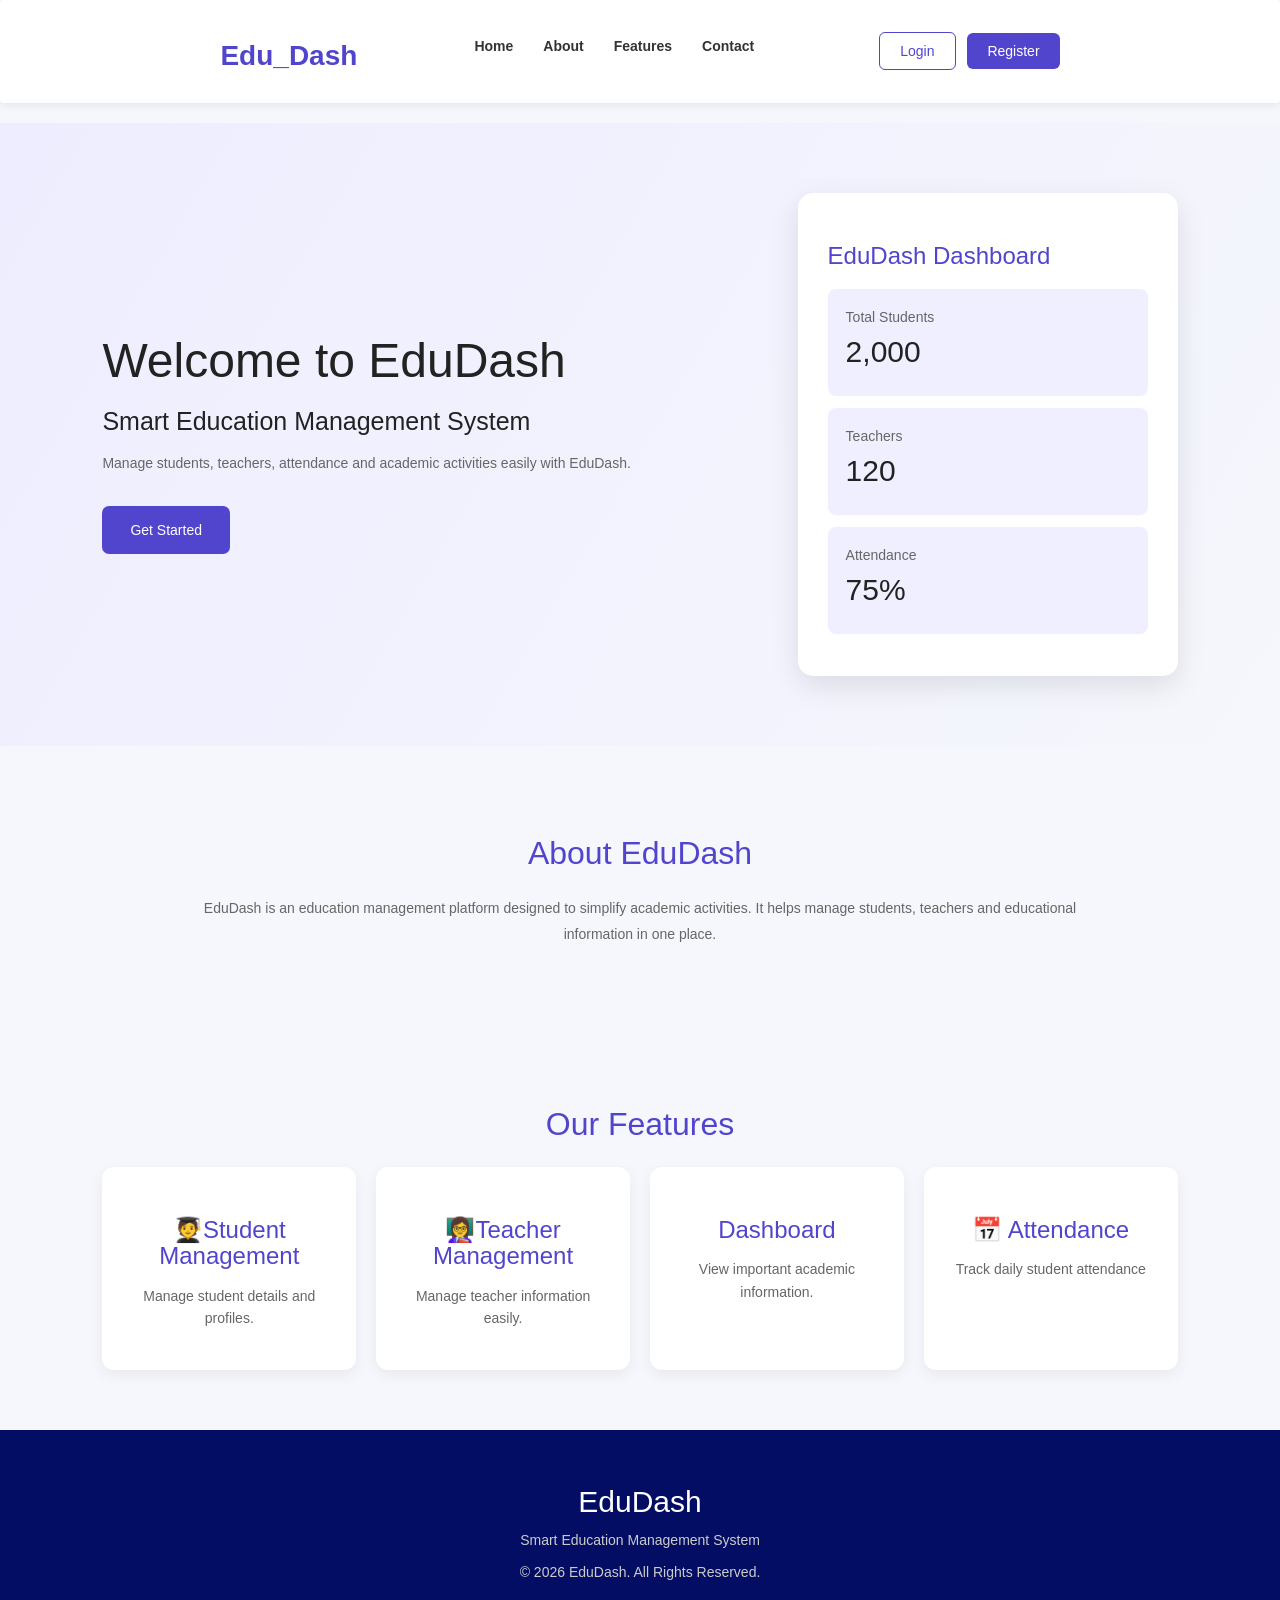
==== index.html @ 7680ad9a "first commit" ====
<!DOCTYPE html>
<html lang="en">
<head>
    <meta charset="UTF-8">
    <meta name="viewport" content="width=device-width, initial-scale=1.0">
<link rel="stylesheet" href="https://maxcdn.bootstrapcdn.com/bootstrap/3.4.1/css/bootstrap.min.css">
    <title>EduDash - Education Management</title>

    <link rel="stylesheet" href="index.css">
</head>
<body>
    <header>
        <nav class="navbar">

            <h2 class="logo" style="font-weight: bold;">Edu_Dash</h2>

            <ul class="nav-links" id="nav-links">
                <li><a href="#home">Home</a></li>
                <li><a href="#about">About</a></li>
                <li><a href="#features">Features</a></li>
                <li><a href="#contact">Contact</a></li>
            </ul>

            <div class="nav-buttons">
                <a href="login.html" class="login-btn">Login</a>
                <a href="register.html" class="register-btn">
                    Register
                </a>
              
            </div>

            <button class="menu-btn" onclick="toggleMenu()">
                ☰
            </button>

        </nav>
    </header>
    <section class="hero" id="home">

        <div class="hero-content">

            <h1>
                Welcome to EduDash
            </h1>

            <h2>Smart Education Management System</h2>

            <p>
                Manage students, teachers, attendance and
                academic activities easily with EduDash.
            </p>

            <a href="register.html" class="get-started">
                Get Started
            </a>

        </div>

        <div class="hero-image">
            <div class="dashboard-card">
                <h3>EduDash Dashboard</h3>
                <div class="stat-box">
                    <span>Total Students</span>
                    <h2>2,000</h2>
                </div>
                <div class="stat-box">
                    <span>Teachers</span>
                    <h2>120</h2>
                </div>
                <div class="stat-box">
                    <span>Attendance</span>
                    <h2>75%</h2>
                </div>
            </div>
        </div>

    </section>
    <section class="about" id="about">

        <h2>About EduDash</h2>

        <p>
            EduDash is an education management platform
            designed to simplify academic activities.
            It helps manage students, teachers and
            educational information in one place.
        </p>

    </section>
    <section class="features" id="features">

        <h2>Our Features</h2>

        <div class="feature-container">

            <div class="feature-card">
                <h3>🧑‍🎓Student Management</h3>
                <p>Manage student details and profiles.</p>
            </div>

            <div class="feature-card">
                <h3>👩‍🏫Teacher Management</h3>
                <p>Manage teacher information easily.</p>
            </div>

            <div class="feature-card">
                <h3> Dashboard</h3>
                <p>View important academic information.</p>
            </div>

            <div class="feature-card">
                <h3>📅 Attendance</h3>
                <p>Track daily student attendance</p>
            </div>

        </div>
    </section>
    <footer id="contact">

        <h2>EduDash</h2>

        <p>Smart Education Management System</p>

        <p>© 2026 EduDash. All Rights Reserved.</p>

    </footer>

    <script >
        function toggleMenu() {

    let navLinks = document.getElementById("nav-links");

    navLinks.classList.toggle("show");

}
    </script>

</body>
</html>
---- index.css ----
* {
    margin: 0;
    padding: 0;
    box-sizing: border-box;
    font-family: Arial, sans-serif;
}

body {
    background: #f5f7fc;
    color: #222;
}

/* Navbar */
.navbar {
    display: flex;
    justify-content: space-between;
    align-items: center;
    padding: 20px 8%;
    background: white;
    box-shadow: 0 2px 10px rgba(0,0,0,0.08);
}


.logo {
    color: #5145cd;
    font-size: 28px;
}

.nav-links {
    display: flex;
    list-style: none;
    gap: 30px;
}

.nav-links a {
    text-decoration: none;
    color: #333;
    font-weight: bold;
}

.nav-links a:hover {
    color: #5145cd;
}

.nav-buttons a {
    text-decoration: none;
    padding: 10px 20px;
    border-radius: 6px;
    margin-left: 8px;
}

.login-btn {
    color: #5145cd;
    border: 1px solid #5145cd;
}

.register-btn {
    background: #5145cd;
    color: white;
}

.menu-btn {
    display: none;
    font-size: 25px;
    background: none;
    border: none;
    cursor: pointer;
}

/* Hero */
.hero {
    min-height: 550px;
    padding: 70px 8%;
    display: flex;
    align-items: center;
    justify-content: space-between;
    gap: 40px;
    background: linear-gradient(120deg, #eeedff, #f5f7fc);
}

.hero-content {
    max-width: 550px;
}

.hero-content h1 {
    font-size: 48px;
    margin-bottom: 20px;
}

.hero-content h1 span {
    color: #5145cd;
}

.hero-content h2 {
    font-size: 25px;
    margin-bottom: 15px;
}

.hero-content p {
    color: #666;
    line-height: 1.8;
    margin-bottom: 30px;
}

.get-started {
    display: inline-block;
    padding: 14px 28px;
    background: #5145cd;
    color: white;
    text-decoration: none;
    border-radius: 7px;
}

/* Dashboard Preview */
.hero-image {
    width: 380px;
}

.dashboard-card {
    background: white;
    padding: 30px;
    border-radius: 15px;
    box-shadow: 0 10px 30px rgba(0,0,0,0.1);
}

.dashboard-card h3 {
    margin-bottom: 20px;
    color: #5145cd;
}

.stat-box {
    padding: 18px;
    margin-bottom: 12px;
    background: #f0efff;
    border-radius: 8px;
}

.stat-box span {
    color: #666;
}

.stat-box h2 {
    margin-top: 8px;
}

/* About */
.about {
    text-align: center;
    padding: 70px 15%;
}

.about h2,
.features h2 {
    font-size: 32px;
    margin-bottom: 25px;
    color: #5145cd;
}

.about p {
    line-height: 1.8;
    color: #666;
}

/* Features */
.features {
    padding: 60px 8%;
    text-align: center;
}

.feature-container {
    display: grid;
    grid-template-columns: repeat(4, 1fr);
    gap: 20px;
}

.feature-card {
    background: white;
    padding: 30px 20px;
    border-radius: 12px;
    box-shadow: 0 5px 15px rgba(0,0,0,0.06);
}

.feature-card h3 {
    margin-bottom: 15px;
    color: #5145cd;
}

.feature-card p {
    color: #666;
    line-height: 1.6;
}


footer {
    background: #030d63;
    color: white;
    text-align: center;
    padding: 35px;
}

footer p {
    margin-top: 12px;
    color: #ccc;
}

@media (max-width: 768px) {

    .navbar {
        flex-wrap: wrap;
    }

    .nav-links {
        display: none;
        flex-direction: column;
        width: 100%;
        padding: 20px 0;
    }

    .nav-links.show {
        display: flex;
    }

    .nav-buttons {
        display: none;
    }

    .menu-btn {
        display: block;
    }

    .hero {
        flex-direction: column;
        text-align: center;
    }

    .hero-content h1 {
        font-size: 35px;
    }

    .hero-image {
        width: 100%;
    }

    .feature-container {
        grid-template-columns: 1fr;
    }

    .about {
        padding: 50px 8%;
    }
}
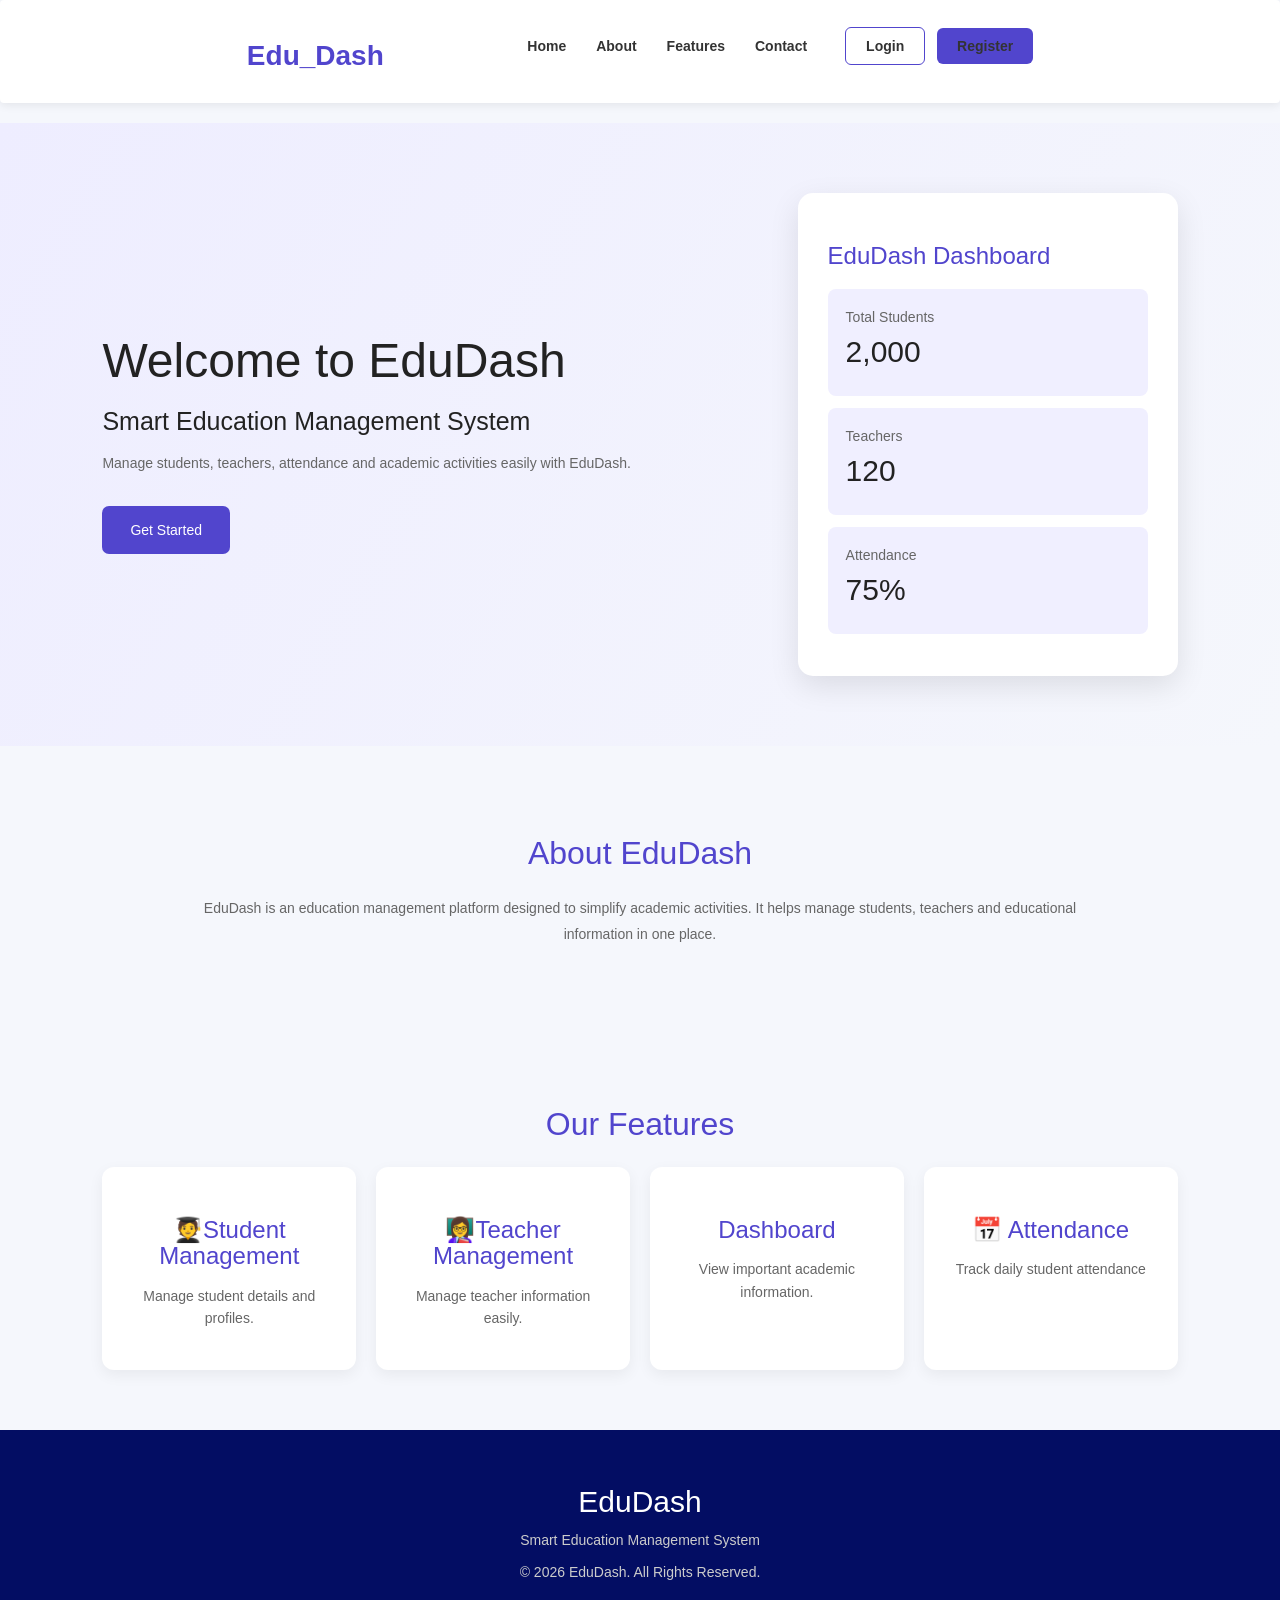
==== commit 87793255: "Update index.html" ====
--- a/index.html
+++ b/index.html
@@ -20,14 +20,14 @@
                 <li><a href="#about">About</a></li>
                 <li><a href="#features">Features</a></li>
                 <li><a href="#contact">Contact</a></li>
-            </ul>
+           
 
             <div class="nav-buttons">
                 <a href="login.html" class="login-btn">Login</a>
                 <a href="register.html" class="register-btn">
                     Register
                 </a>
-              
+            </ul>
             </div>
 
             <button class="menu-btn" onclick="toggleMenu()">
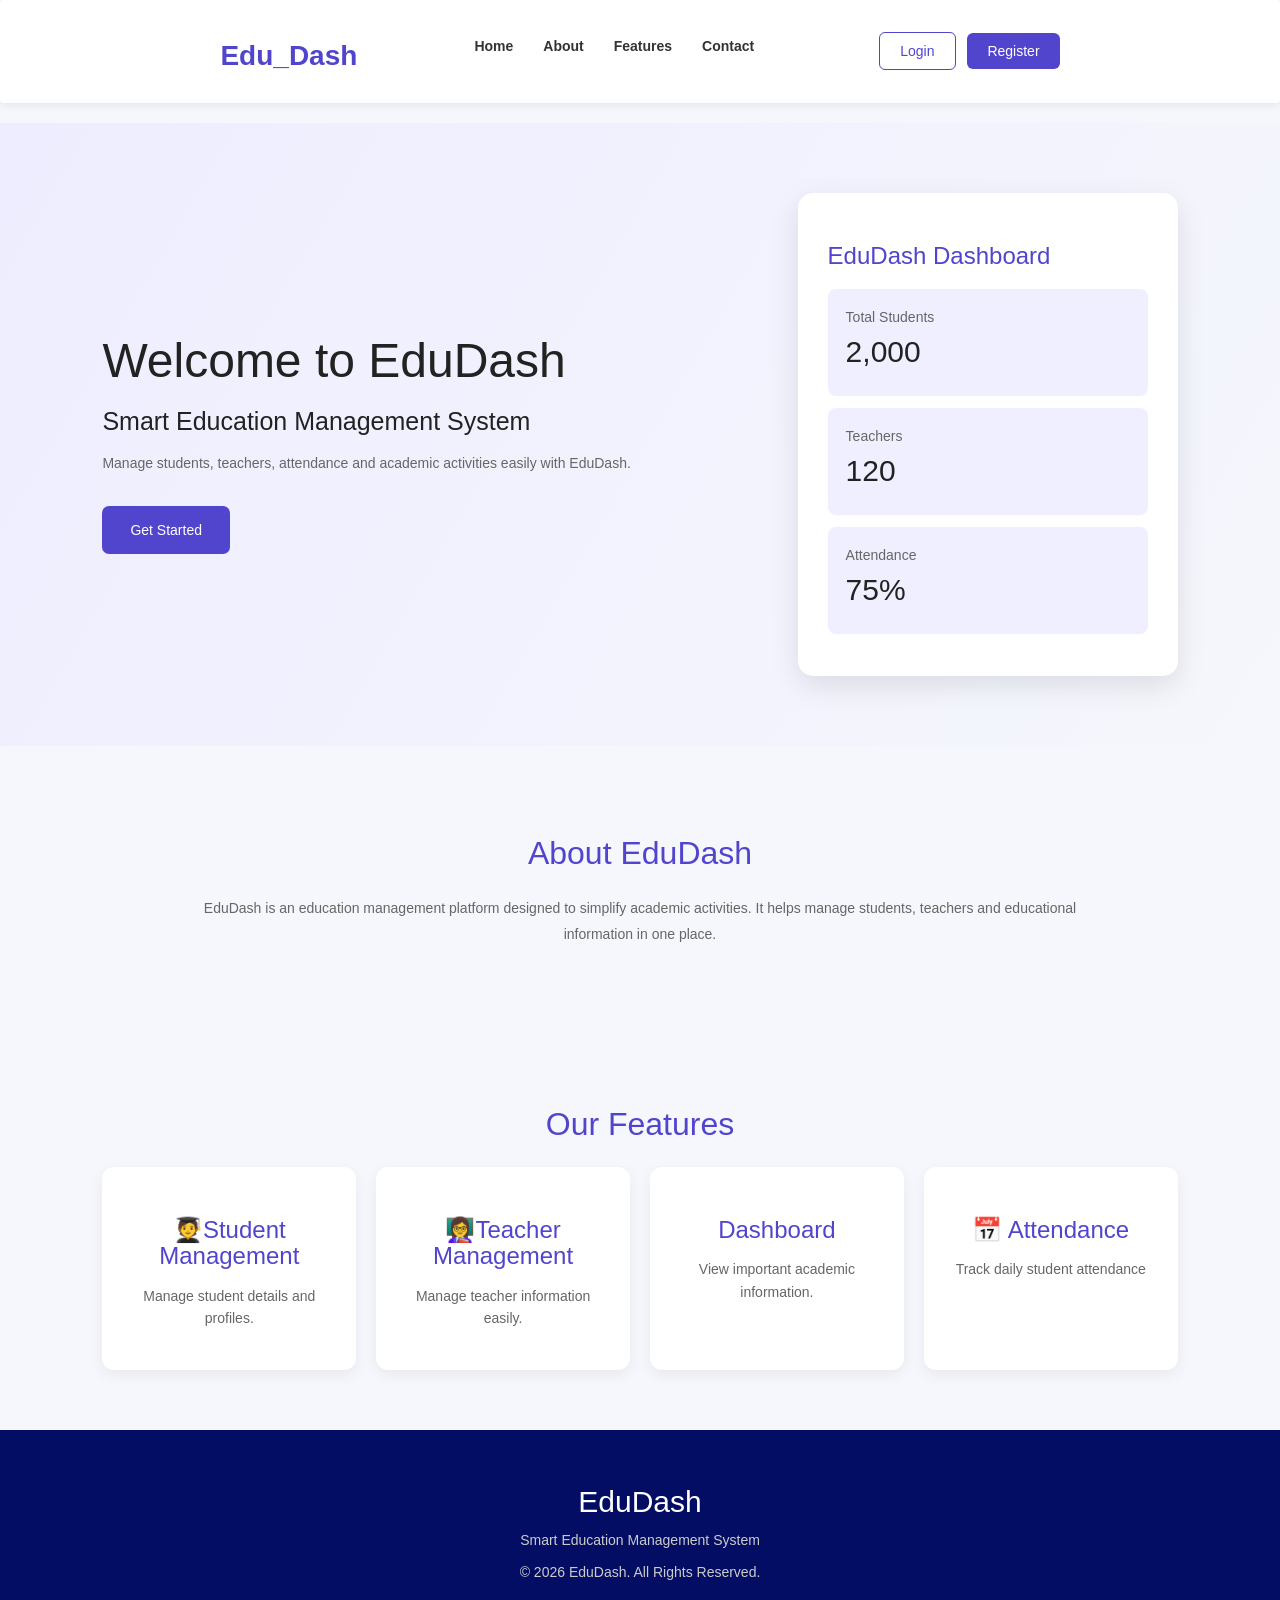
==== commit b59a79d5: "Fix HTML structure by repositioning </ul> tag Moved closing </ul> tag to correct position before nav" ====
--- a/index.html
+++ b/index.html
@@ -21,13 +21,11 @@
                 <li><a href="#features">Features</a></li>
                 <li><a href="#contact">Contact</a></li>
            
-
-            <div class="nav-buttons">
+            </ul>            <div class="nav-buttons">
                 <a href="login.html" class="login-btn">Login</a>
                 <a href="register.html" class="register-btn">
                     Register
                 </a>
-            </ul>
             </div>
 
             <button class="menu-btn" onclick="toggleMenu()">
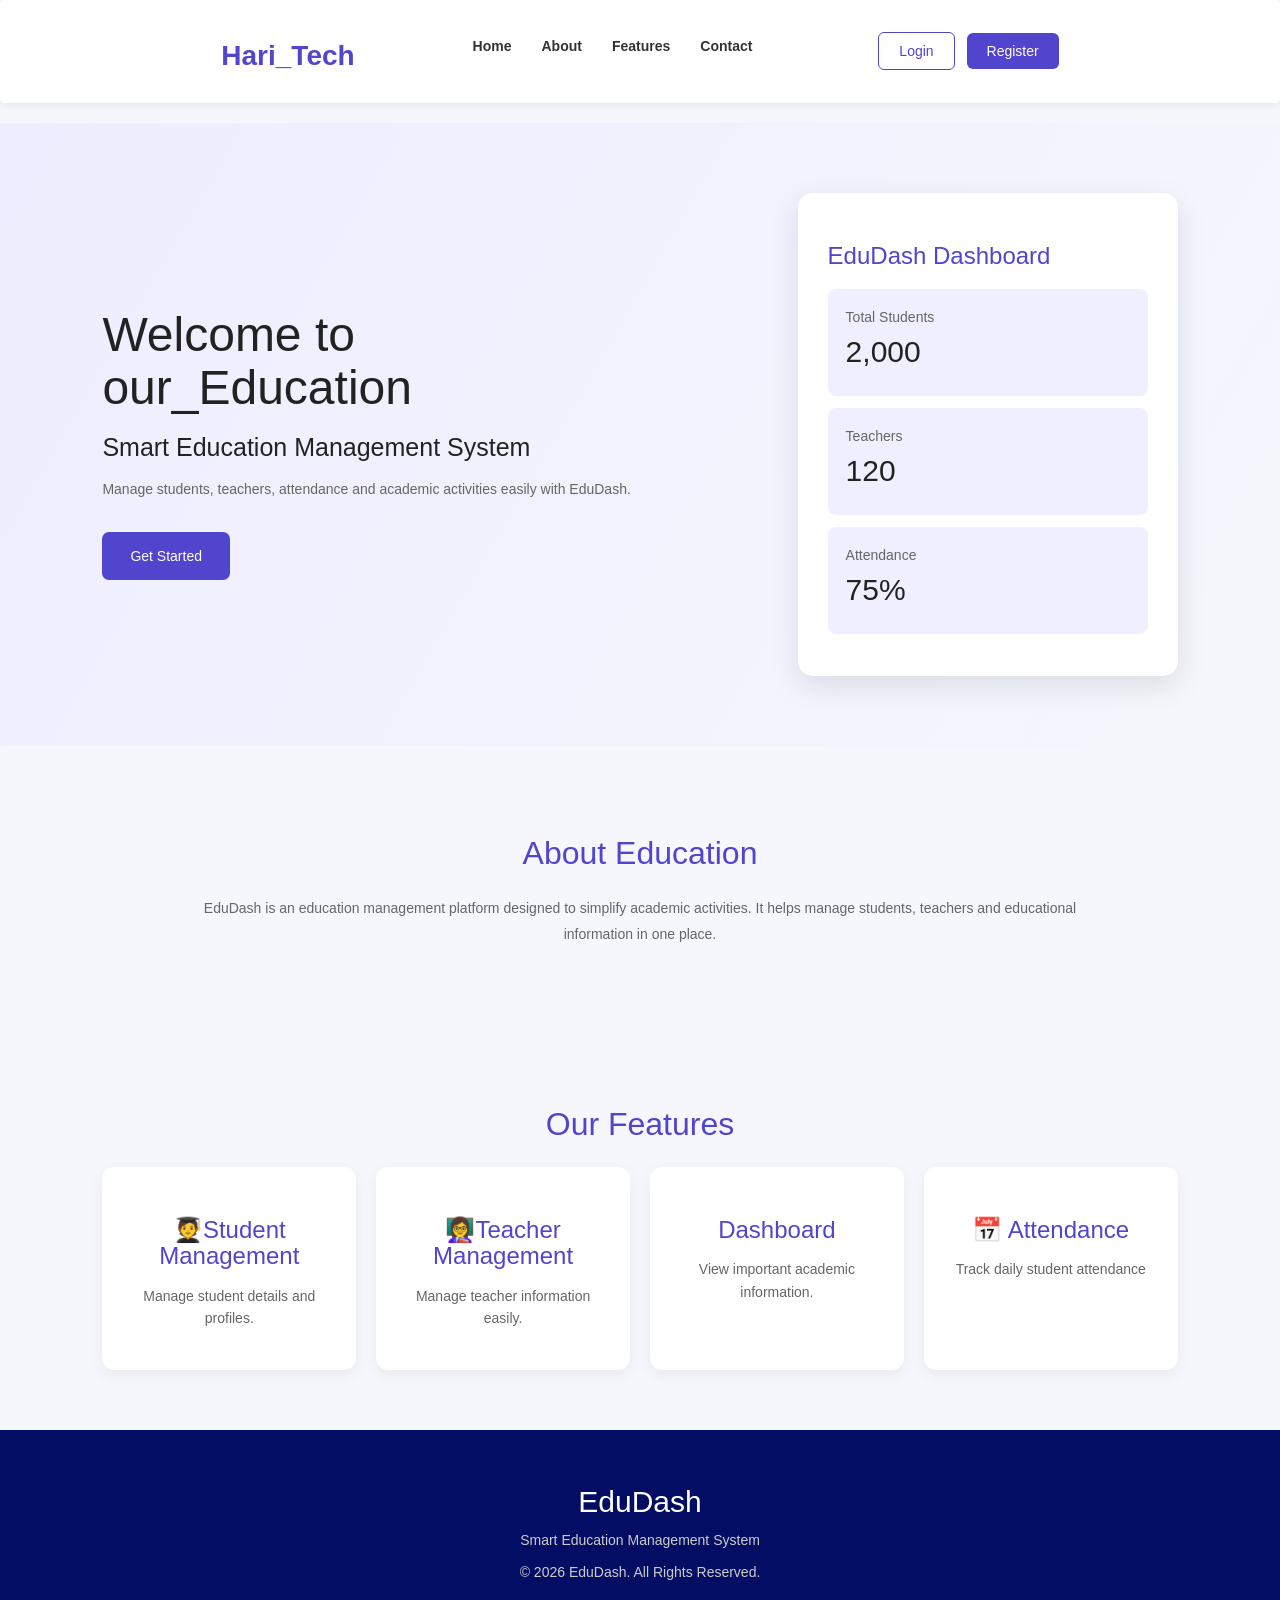
==== commit f1a710d2: "Update index.html" ====
--- a/index.html
+++ b/index.html
@@ -13,7 +13,7 @@
     <header>
         <nav class="navbar">
 
-            <h2 class="logo" style="font-weight: bold;">Edu_Dash</h2>
+            <h2 class="logo" style="font-weight: bold;">Hari_Tech</h2>
 
             <ul class="nav-links" id="nav-links">
                 <li><a href="#home">Home</a></li>
@@ -39,7 +39,7 @@
         <div class="hero-content">
 
             <h1>
-                Welcome to EduDash
+                Welcome to our_Education
             </h1>
 
             <h2>Smart Education Management System</h2>
@@ -76,7 +76,7 @@
     </section>
     <section class="about" id="about">
 
-        <h2>About EduDash</h2>
+        <h2>About Education</h2>
 
         <p>
             EduDash is an education management platform
